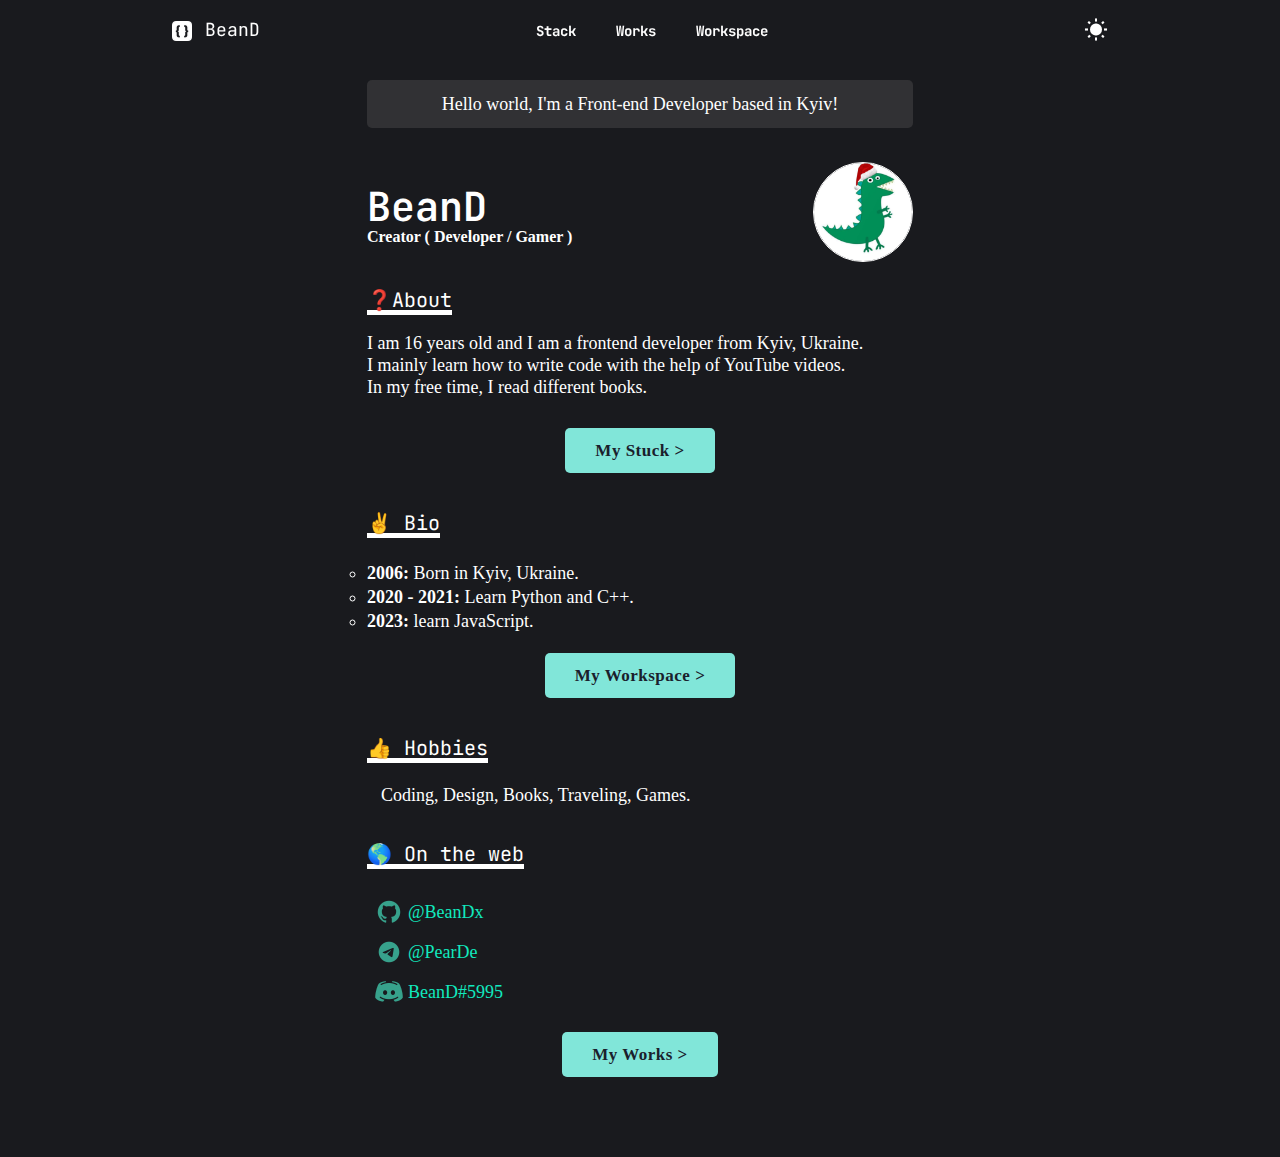
==== index.html @ b2e39136 "Update index.html" ====
<!DOCTYPE html>
<html lang="en">

<head>
    <meta charset="UTF-8">
    <meta http-equiv="X-UA-Compatible" content="IE=edge">
    <meta name="viewport" content="width=device-width, initial-scale=1.0">
    <link rel="icon" type="image/png" sizes="32x32" href="img/icon32x32.png">
    <link rel="icon" type="image/png" sizes="16x16" href="img/icon16x16.png">
    <link rel="stylesheet" href="https://fonts.googleapis.com/icon?family=Material+Icons">
    <link href="https://fonts.googleapis.com/css2?family=JetBrains+Mono:wght@500&display=swap" rel="stylesheet">
    <link href="https://fonts.googleapis.com/css2?family=Source+Sans+Pro:wght@300&display=swap" rel="stylesheet">
    <link rel="stylesheet" href="css/style.css">
    <title>BeanD - Homepage</title>
</head>

<body>
    <div class="wrapper">
        <div class="container">
            <div class="header__container">
                <a href="">
                    <img class="header__logo-img" src="./img/header/logo-dark.webp" alt="logo">
                    <span class="header__logo-text">BeanD</span>
                </a>
                <ul class="menu__list">
                    <li class="menu__item">
                        <a href="">Stack</a>
                    </li>
                    <li class="menu__item">
                        <a href="">Works</a>
                    </li>
                    <li class="menu__item">
                        <a href="">Workspace</a>
                    </li>
                </ul>
                <a class="themetoggle" href="#">
                    <span class="material-icons">wb_sunny</span>
                </a>
            </div>
        </div>
        <main class="main">
            <section class="hello-world">
                <div class="hello-world__container">
                    <div class="hello-world__text">
                        Hello world, I'm a Front-end Developer based in Kyiv!
                    </div>
                    <div class="hello-world__namepic">
                        <div class="hello-world__name">
                            BeanD <br>
                            <span class="hello-world__text2">Creator ( Developer / Gamer )</span>
                        </div>
                        <div class="hello-world__image">
                            <img src="./img/hello-world-block/me1.jpg" alt="Photo of me">
                        </div>
                    </div>
                </div>
            </section>
            <section class="about">
                <div class="about__container">
                    <div class="about__title">
                        ❓About
                    </div>
                    <div class="about__text">
                        <p><br> I am 16 years old and I am a frontend developer from Kyiv, Ukraine. <br>
                            I mainly learn how to write code with the help of YouTube videos. <br>
                            In my free time, I read different books.</p>
                    </div>
                    <div class="about__button">
                        <a href="#">
                            My Stuck >
                        </a>
                    </div>
                </div>
            </section>
            <section class="bio">
                <div class="bio__container">
                    <div class="bio__title">✌️ Bio</div> <br> <br>
                    <div class="bio__list">
                        <ul class="bio__items">
                            <li class="item"><span>2006:</span> Born in Kyiv, Ukraine.</li>
                            <li class="item"><span>2020 - 2021:</span> Learn Python and C++.</li>
                            <li class="item"><span>2023:</span> learn JavaScript.</li>
                        </ul>
                    </div>
                    <div class="bio__button">
                        <a href="">
                            My Workspace >
                        </a>
                    </div>
                </div>
            </section>
            <section class="hobbies">
                <div class="hobbies__container">
                    <div class="hobbies__title">👍 Hobbies</div> <br> <br>
                    <div class="hobbies__text">Coding, Design, Books, Traveling, Games.
                    </div>
                </div>
            </section>
            <section class="links">
                <div class="links__container">
                    <div class="links__title">🌎 On the web</div> <br> <br>
                    <div class="links__links">
                        <div class="links__gh">
                            <a target="_blank" href="">
                                <img src="./img/on-the-web/gh30x30.png" alt="gihub"><span
                                    class="links__nicknames">@BeanDx</span>
                            </a>
                        </div>
                        <div class="links__tg">
                            <a target="_blank" href="https://t.me/PearDe">
                                <img src="./img/on-the-web/tg30x30.png" alt="telegram"><span
                                    class="links__nicknames">@PearDe</span>
                            </a>
                        </div>
                        <div class="links__ds">
                            <a target="_blank" href="#">
                                <img src="./img/on-the-web/ds30x30.png" alt="discord"><span
                                    class="links__nicknames">BeanD#5995</span>
                            </a>
                        </div>
                    </div>
                    <div class="links__button">
                        <a href="">
                            My Works >
                        </a>
                    </div>
                </div>
            </section>
        </main>
    </div>
    <script src="./js/script.js"></script>
</body>

</html>
---- css/style.css ----
/*Обнуление*/
* {
    padding: 0;
    margin: 0;
    border: 0;
}

*,
*:before,
*:after {
    -moz-box-sizing: border-box;
    -webkit-box-sizing: border-box;
    box-sizing: border-box;
}

:focus,
:active {
    outline: none;
}

a:focus,
a:active {
    outline: none;
}

nav,
footer,
header,
aside {
    display: block;
}

html,
body {
    height: 100%;
    width: 100%;
    font-size: 100%;
    line-height: 1;
    font-size: 14px;
    -ms-text-size-adjust: 100%;
    -moz-text-size-adjust: 100%;
    -webkit-text-size-adjust: 100%;
}

input,
button,
textarea {
    font-family: inherit;
}

input::-ms-clear {
    display: none;
}

button {
    cursor: pointer;
}

button::-moz-focus-inner {
    padding: 0;
    border: 0;
}

a,
a:visited {
    text-decoration: none;
}

a:hover {
    text-decoration: none;
}

ul li {
    list-style: none;
}

img {
    vertical-align: top;
}

h1,
h2,
h3,
h4,
h5,
h6 {
    font-size: inherit;
    font-weight: 400;
}

/*--------------------*/
body {
    background-color: #191a1e;
    color: #fff;
}

/* ОГРАНИЧЕНИЕ КОНТЕНТА ПО ШИРИНЕ [шапка] */
.header__container {
    max-width: 966px;
    margin: 0px auto;
    padding: 0px 15px;
}

/* ОГРАНИЧЕНИЕ КОНТЕНТА ПО ШИРИНЕ  [тело] */
main {
    max-width: 576px;
    margin: 0px auto;
    padding: 0px 15px;
    margin-top: 80px;
}


/* ==============HEADER============= */

.header__container {
    display: flex;
    min-height: 62px;
    align-items: center;
    justify-content: space-between;
}

.menu__item {
    flex: 1 1 auto;
    margin: 0px 40px 0px 0px;
}

.menu__list {
    display: flex;
    color: #fff;
    font-weight: 700;
    font-family: "JetBrains Mono";
}

.header__logo-img {
    width: 20px;
    height: 20px;
}

.header__logo-text {
    font-family: "JetBrains Mono";
    font-size: 18px;
    padding-left: 9px;
    color: #fff;
    align-items: center;
}

.container {
    position: fixed;
    backdrop-filter: blur(7px);
    width: 100%;
    top: 0;
    left: 0;
}

.menu__list a {
    display: flex;
    color: #fff;
    font-family: "JetBrains Mono";
}

.menu__list a:hover {
    text-decoration: underline;
}

.header__logo-img:hover {
    -webkit-animation-name: spin;
    -webkit-animation-duration: 600ms;
    -webkit-animation-iteration-count: infinite;
    -webkit-animation-timing-function: linear;
    -moz-animation-name: spin;
    -moz-animation-duration: 600ms;
    -moz-animation-iteration-count: infinite;
    -moz-animation-timing-function: linear;
    -ms-animation-name: spin;
    -ms-animation-duration: 600ms;
    -ms-animation-iteration-count: infinite;
    -ms-animation-timing-function: linear;

    animation-name: spin;
    animation-duration: 600ms;
    animation-iteration-count: infinite;
    animation-timing-function: linear;
}

@-ms-keyframes spin {
    from {
        -ms-transform: rotate(0deg);
    }

    to {
        -ms-transform: rotate(360deg);
    }
}

@-moz-keyframes spin {
    from {
        -moz-transform: rotate(0deg);
    }

    to {
        -moz-transform: rotate(360deg);
    }
}

@-webkit-keyframes spin {
    from {
        -webkit-transform: rotate(0deg);
    }

    to {
        -webkit-transform: rotate(360deg);
    }
}

@keyframes spin {
    from {
        transform: rotate(0deg);
    }

    to {
        transform: rotate(360deg);
    }
}

/* THEMES */
.material-icons {
    color: #fff;
}


/* =========HELLO WORLD BLOCK============= */
.hello-world__namepic {
    display: flex;
    justify-content: space-between;
    align-items: center;
    margin-top: 34px;
}

.hello-world__text {
    display: flex;
    justify-content: center;
    background: #313134;
    border-radius: 5px;
    padding: 15px;
    font-size: 18px;
}

.hello-world__name {
    width: 224px;
    font-family: "JetBrains Mono";
    font-weight: 600;
    margin-top: 19px;
    font-size: 40px;
    line-height: 65px;
    line-height: 21px;
}

.hello-world__text2 {
    width: 224px;
    font-family: "Source Sanc Pro";
    font-size: 16px;
}

.hello-world__image img {
    width: 100px;
    height: 100px;
    border: 1px solid #fff;
    border-radius: 50px;
}

/* =========ABOUT-BLOCK============= */
.about__title {
    font-family: "JetBrains Mono";
    margin-top: 28px;
    text-decoration: 5px underline;
    font-size: 20px;
}

.about__text {
    font-size: 18px;
    line-height: 22px;
}

.about__button {
    display: flex;
    justify-content: center;
    margin-top: 30px;
}

.about__button a {
    font-size: 17px;
    font-weight: 700;
    text-decoration: none;
    color: #1a202c;
    background-color: #81e6d9;
    border-radius: 5px;
    padding: 14px 30px;
    letter-spacing: 0.5px;
    margin-bottom: 40px;
}

.about__button a:hover {
    background-color: #65a89f;
    transition: background-color 0.3s ease 0s;

}

/* =========BIO-BLOCK============= */



.bio__title {
    font-family: "JetBrains Mono";
    text-decoration: 5px underline;
    font-size: 20px;
}

.bio__list li {
    line-height: 24px;
    font-size: 18px;
    list-style: circle;
}

.bio__list span {
    font-weight: 700;
}

.bio__button {
    display: flex;
    justify-content: center;
    margin-top: 20px;
}

.bio__button a {
    font-size: 17px;
    font-weight: 700;
    text-decoration: none;
    color: #1a202c;
    background-color: #81e6d9;
    border-radius: 5px;
    padding: 14px 30px;
    letter-spacing: 0.5px;
    margin-bottom: 40px;
}

.bio__button a:hover {
    background-color: #65a89f;
    transition: background-color 0.3s ease 0s;
}

/* =========HOBBIES-BLOCK============= */
.hobbies__title {
    font-family: "JetBrains Mono";
    text-decoration: 5px underline;
    font-size: 20px;
}

.hobbies__text {
    margin-left: 14px;
    font-size: 18px;
    margin-bottom: 40px;
}

/* =========ON-THE-WEB-BLOCK============= */
.links__title {
    font-family: "JetBrains Mono";
    text-decoration: 5px underline;
    font-size: 20px;
}

.links__button {
    display: flex;
    justify-content: center;
    padding-bottom: 80px;
}

.links__button a {
    font-size: 17px;
    font-weight: 700;
    text-decoration: none;
    color: #1a202c;
    background-color: #81e6d9;
    border-radius: 5px;
    padding: 14px 30px;
    letter-spacing: 0.5px;
}

.links__button a:hover {
    background-color: #65a89f;
    transition: background-color 0.3s ease 0s;
}


/* color of icons: #37A28C */
.links__links {
    width: 125px;
}

.links__links a {
    color: #11e9be;
    font-size: 18px;
    line-height: 80px;
}

.links__links a:hover {
    display: flex;
    text-align: center;
    background-color: #607572;
    border-radius: 5px;
    padding: 5px 7px;
    transition: background-color 0.3s ease 0s;
    text-decoration: rgb(255, 106, 131) underline;
}

.links__gh {
    display: flex;
    align-items: center;
}

.links__gh a {
    display: flex;
    align-items: center;
    height: 40px;
    padding: 5px 7px;
}

.links__tg {
    display: flex;
    align-items: center;
}

.links__tg a {
    display: flex;
    align-items: center;
    height: 40px;
    padding: 5px 7px;
}

.links__ds {
    display: flex;
    align-items: center;
}

.links__ds a {
    display: flex;
    align-items: center;
    height: 40px;
    padding: 5px 7px;
}

.links__button a {
    margin-top: 20px;
}

.links__nicknames {
    margin-left: 4px;
}

/* ============АДАПТИВ============ */
/* НА ПЛАНШЕТЕ ВСЕ ВЫГЛЯДИТ СНОСНО */
/* ШАПКА */

/* Увеличение шрифта ссылок в шапке на планшете */
@media (max-width: 767.98px) {
    .header__container {
        font-size: 18px;
    }
    
}

@media (max-width: 699.98px) {
    .header__container {
        font-size: 18px;
    }
    .menu__item {
        margin: 0px 15px 0px 0px;
    }
    .header__container span {
        font-size: 18px;
    }
    .header__container {
        margin-left: 30px;
    }
}

@media (max-width: 469.98px) {
    .hello-world__text {
        /* font-size: 16px; */
        text-align: center;
    }
}

@media (max-width: 419.98px) {
    .header__container {
        max-width: 500px;
        padding: 0px 15px;
    }
    .header__container a {
        margin-right: 2px;
    }
}

@media (max-width: 414.98px) {
    .header__logo-text {
        position: absolute;
        top: -100%;
    }
}

/* ========LIGHT-THEME======== */
html.dark, .dark body {
    font-size: 12px;
    background: #f0e7db;
    color: #000;
}


/* color of icon */
.dark .material-icons {
    color: #000;
}

/* color of menu in header */
.dark .menu__item a {
    color: #000;
}

/* logo color */
.dark .header__logo-text {
    color: #000;
}

.dark .header__logo-img {
    color: #000;
}

.dark .hello-world__text {
background: #f5f0e8;
}

/* button about-block */
.dark .about__button a {
    background-color: #48d1bf;
}

/* button bio-block */
.dark .bio__button a {
    background-color: #48d1bf;
}

/* button links-block */
.dark .links__button a {
    background-color: #48d1bf;
}

/* links in links-block */
.dark .links__links a { 
    color: #197260;
}

.dark .links__links a:hover { 
    background-color: #a4e2d9;
}

/* АДАПТИВ ПОД СМЕНУ ТЕМЫ */
@media (max-width: 421.98px) {
    .header__logo-img {
        position: absolute;
        top: -100%;
    }
    .header__container {
        
    }
}
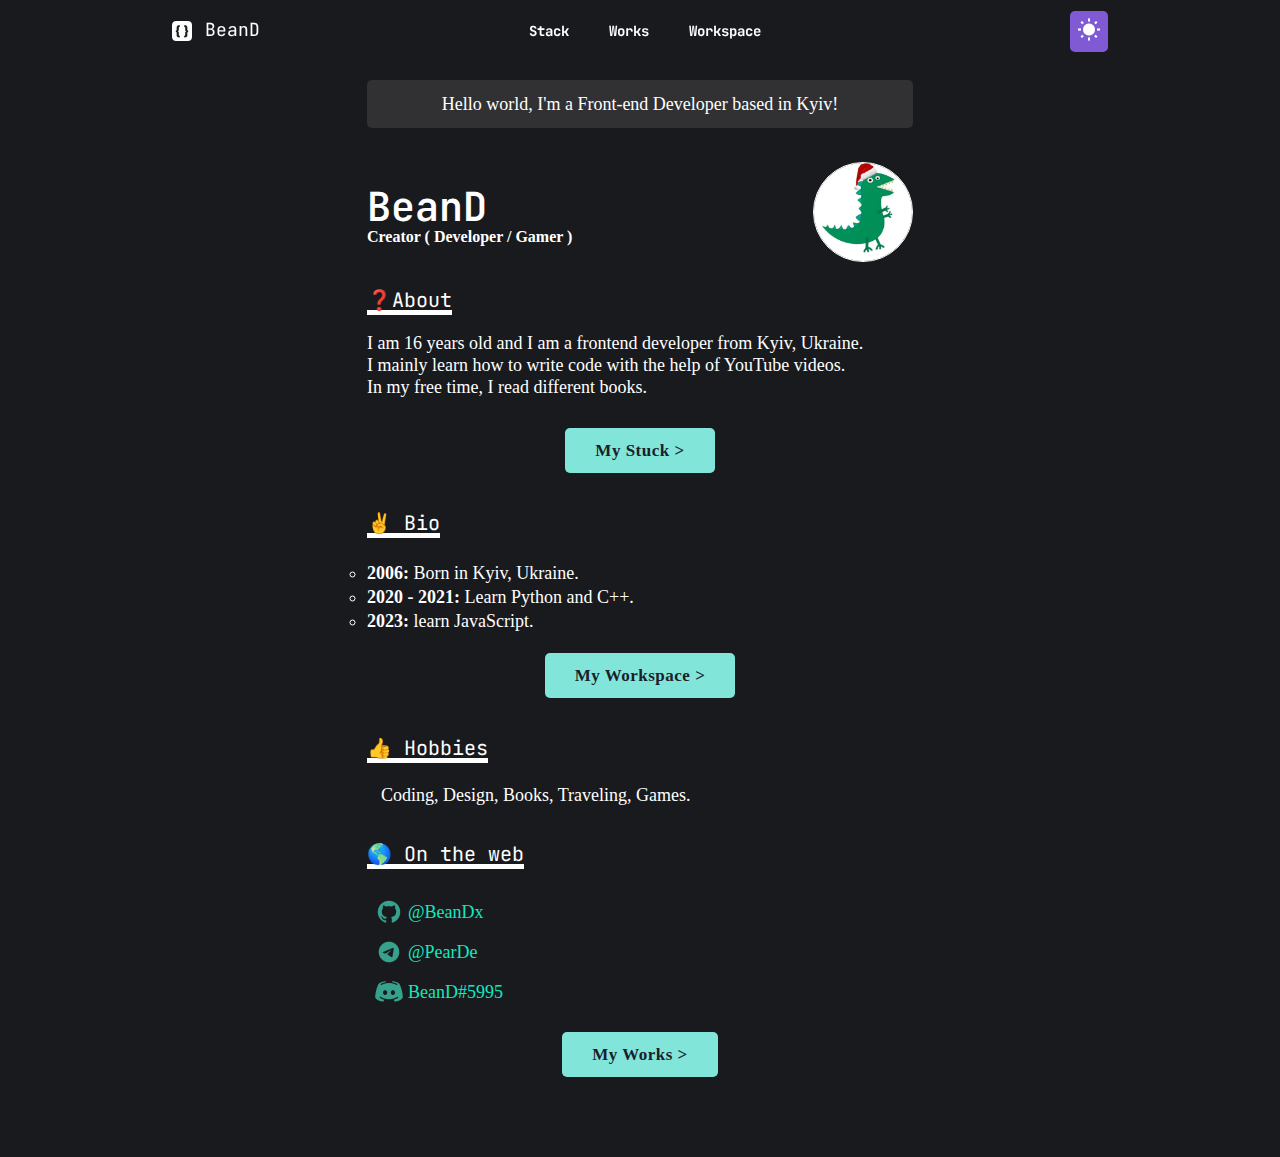
==== commit b943dc8e: "Add files via upload" ====
--- a/index.html
+++ b/index.html
@@ -10,7 +10,7 @@
     <link rel="stylesheet" href="https://fonts.googleapis.com/icon?family=Material+Icons">
     <link href="https://fonts.googleapis.com/css2?family=JetBrains+Mono:wght@500&display=swap" rel="stylesheet">
     <link href="https://fonts.googleapis.com/css2?family=Source+Sans+Pro:wght@300&display=swap" rel="stylesheet">
-    <link rel="stylesheet" href="css/style.css">
+    <link rel="stylesheet" href="./css/style.css">
     <title>BeanD - Homepage</title>
 </head>
 
@@ -18,13 +18,13 @@
     <div class="wrapper">
         <div class="container">
             <div class="header__container">
-                <a href="">
+                <a href="./index.html">
                     <img class="header__logo-img" src="./img/header/logo-dark.webp" alt="logo">
                     <span class="header__logo-text">BeanD</span>
                 </a>
                 <ul class="menu__list">
                     <li class="menu__item">
-                        <a href="">Stack</a>
+                        <a href="./stack.html">Stack</a>
                     </li>
                     <li class="menu__item">
                         <a href="">Works</a>
@@ -101,7 +101,7 @@
                     <div class="links__title">🌎 On the web</div> <br> <br>
                     <div class="links__links">
                         <div class="links__gh">
-                            <a target="_blank" href="">
+                            <a target="_blank" href="https://github.com/BeanDx">
                                 <img src="./img/on-the-web/gh30x30.png" alt="gihub"><span
                                     class="links__nicknames">@BeanDx</span>
                             </a>
@@ -113,7 +113,7 @@
                             </a>
                         </div>
                         <div class="links__ds">
-                            <a target="_blank" href="#">
+                            <a target="_blank" href="https://discordapp.com/users/952489235695407114">
                                 <img src="./img/on-the-web/ds30x30.png" alt="discord"><span
                                     class="links__nicknames">BeanD#5995</span>
                             </a>
@@ -131,4 +131,4 @@
     <script src="./js/script.js"></script>
 </body>
 
-</html>
+</html>--- a/css/style.css
+++ b/css/style.css
@@ -568,7 +568,55 @@
         position: absolute;
         top: -100%;
     }
-    .header__container {
-        
-    }
-}+}
+
+.dark .themetoggle {
+    background-color: #e0d530;
+}
+
+.dark .themetoggle:hover {
+    background-color: #beb428;
+    transition: background-color 0.3s ease 0s;
+}
+
+/*  */
+.themetoggle {
+    background-color: #805ad5;
+    border-radius: 5px;
+    padding: 7px 7px;
+}
+.themetoggle:hover {
+    background-color: #6142a3;
+    transition: background-color 0.3s ease 0s;
+}
+
+/* =====ТАБЫ===== */
+
+/* <ul class="menu__list">
+<li class="menu__item">
+    <a href="">Stack</a>
+</li>
+<li class="menu__item">
+    <a href="">Works</a>
+</li>
+<li class="menu__item">
+    <a href="">Workspace</a>
+</li>
+</ul> */
+
+.tabs__item {
+    flex: 1 1 auto;
+    margin: 0px 40px 0px 0px;
+}
+
+.tab1 {
+    display: none;
+}
+
+.tabs__block {
+    display: none;
+}
+
+.tabs__block:target {
+    display: block;
+}
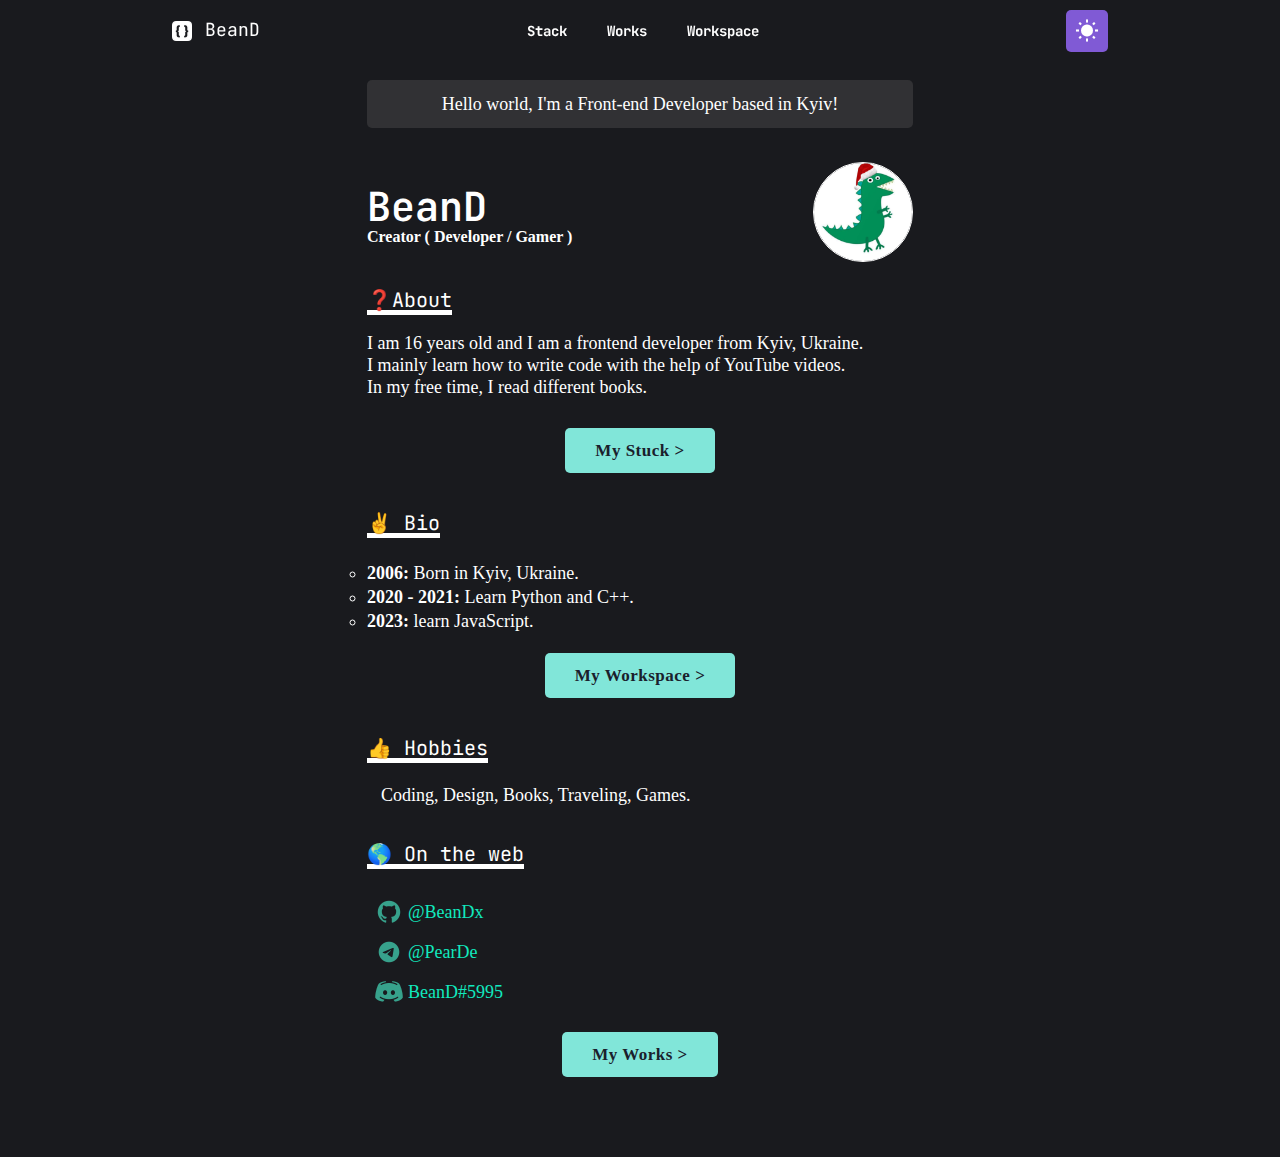
==== commit 6cf96796: "Add files via upload" ====
--- a/index.html
+++ b/index.html
@@ -27,7 +27,7 @@
                         <a href="./stack.html">Stack</a>
                     </li>
                     <li class="menu__item">
-                        <a href="">Works</a>
+                        <a href="./works.html">Works</a>
                     </li>
                     <li class="menu__item">
                         <a href="">Workspace</a>
--- a/css/style.css
+++ b/css/style.css
@@ -146,6 +146,7 @@
 
 .container {
     position: fixed;
+    -webkit-backdrop-filter: blur(7px);
     backdrop-filter: blur(7px);
     width: 100%;
     top: 0;
@@ -478,9 +479,9 @@
     .header__container span {
         font-size: 18px;
     }
-    .header__container {
+    /* .header__container {
         margin-left: 30px;
-    }
+    } */
 }
 
 @media (max-width: 469.98px) {
@@ -548,6 +549,15 @@
     background-color: #48d1bf;
 }
 
+.dark .menu__item {
+    font-size: 14px;
+}
+
+.themetoggle span {
+    padding: 7px 7px;
+}
+
+
 /* button links-block */
 .dark .links__button a {
     background-color: #48d1bf;
@@ -583,7 +593,7 @@
 .themetoggle {
     background-color: #805ad5;
     border-radius: 5px;
-    padding: 7px 7px;
+    padding: 2px 2px;
 }
 .themetoggle:hover {
     background-color: #6142a3;
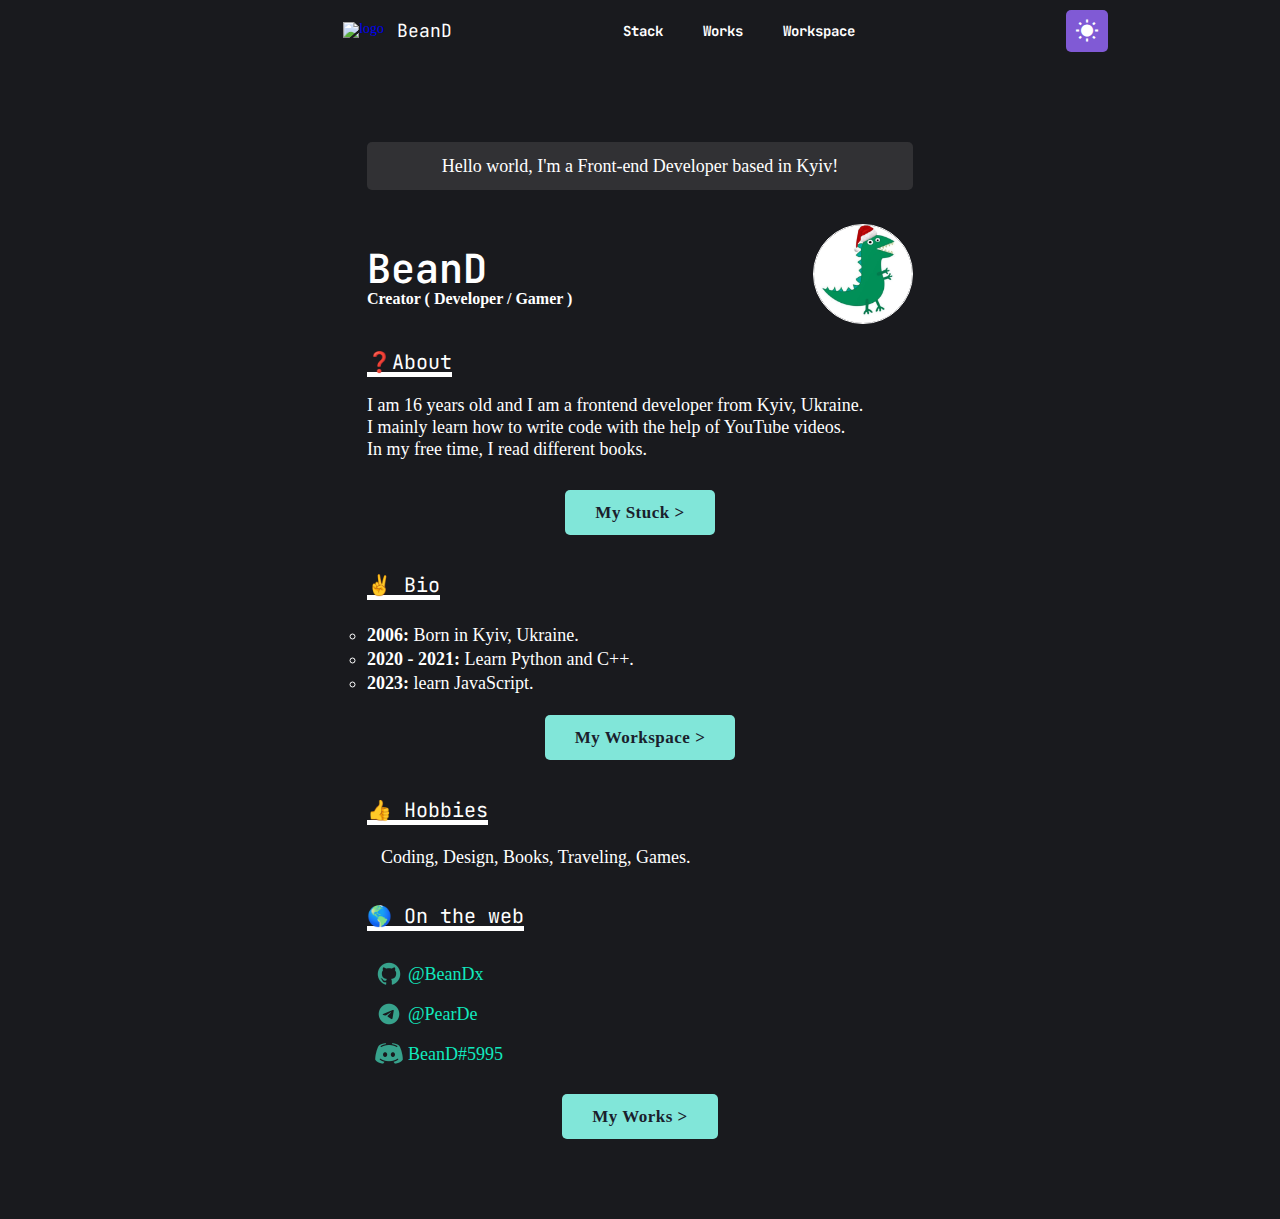
==== commit 82234266: "Add files via upload" ====
--- a/index.html
+++ b/index.html
@@ -15,13 +15,16 @@
 </head>
 
 <body>
-    <div class="wrapper">
-        <div class="container">
-            <div class="header__container">
-                <a href="./index.html">
-                    <img class="header__logo-img" src="./img/header/logo-dark.webp" alt="logo">
-                    <span class="header__logo-text">BeanD</span>
-                </a>
+    <header class="header">
+        <div class="header header__container">
+            <button class="header__burger-btn" id="burger">
+                <span></span><span></span><span></span>
+            </button>
+            <a href="./index.html" class="logo">
+                <img src="./img/header/logo-light.webp" alt="logo">
+                <span class="header__logo-text">BeanD</span>
+            </a>
+            <nav class="menu">
                 <ul class="menu__list">
                     <li class="menu__item">
                         <a href="./stack.html">Stack</a>
@@ -30,103 +33,104 @@
                         <a href="./works.html">Works</a>
                     </li>
                     <li class="menu__item">
-                        <a href="">Workspace</a>
+                        <a href="./workspace.html">Workspace</a>
                     </li>
                 </ul>
-                <a class="themetoggle" href="#">
-                    <span class="material-icons">wb_sunny</span>
-                </a>
-            </div>
+            </nav>
+            <a class="themetoggle" href="#">
+                <span class="material-icons">wb_sunny</span>
+            </a>
         </div>
-        <main class="main">
-            <section class="hello-world">
-                <div class="hello-world__container">
-                    <div class="hello-world__text">
-                        Hello world, I'm a Front-end Developer based in Kyiv!
+    </header>
+    <main class="main">
+        <section class="hello-world">
+            <div class="hello-world__container">
+                <div class="hello-world__text">
+                    Hello world, I'm a Front-end Developer based in Kyiv!
+                </div>
+                <div class="hello-world__namepic">
+                    <div class="hello-world__name">
+                        BeanD <br>
+                        <span class="hello-world__text2">Creator ( Developer / Gamer )</span>
                     </div>
-                    <div class="hello-world__namepic">
-                        <div class="hello-world__name">
-                            BeanD <br>
-                            <span class="hello-world__text2">Creator ( Developer / Gamer )</span>
-                        </div>
-                        <div class="hello-world__image">
-                            <img src="./img/hello-world-block/me1.jpg" alt="Photo of me">
-                        </div>
+                    <div class="hello-world__image">
+                        <img src="./img/hello-world-block/me1.jpg" alt="Photo of me">
                     </div>
                 </div>
-            </section>
-            <section class="about">
-                <div class="about__container">
-                    <div class="about__title">
-                        ❓About
+            </div>
+        </section>
+        <section class="about">
+            <div class="about__container">
+                <div class="about__title">
+                    ❓About
+                </div>
+                <div class="about__text">
+                    <p><br> I am 16 years old and I am a frontend developer from Kyiv, Ukraine. <br>
+                        I mainly learn how to write code with the help of YouTube videos. <br>
+                        In my free time, I read different books.</p>
+                </div>
+                <div class="about__button">
+                    <a href="./stack.html">
+                        My Stuck >
+                    </a>
+                </div>
+            </div>
+        </section>
+        <section class="bio">
+            <div class="bio__container">
+                <div class="bio__title">✌️ Bio</div> <br> <br>
+                <div class="bio__list">
+                    <ul class="bio__items">
+                        <li class="item"><span>2006:</span> Born in Kyiv, Ukraine.</li>
+                        <li class="item"><span>2020 - 2021:</span> Learn Python and C++.</li>
+                        <li class="item"><span>2023:</span> learn JavaScript.</li>
+                    </ul>
+                </div>
+                <div class="bio__button">
+                    <a href="./workspace.html">
+                        My Workspace >
+                    </a>
+                </div>
+            </div>
+        </section>
+        <section class="hobbies">
+            <div class="hobbies__container">
+                <div class="hobbies__title">👍 Hobbies</div> <br> <br>
+                <div class="hobbies__text">Coding, Design, Books, Traveling, Games.
+                </div>
+            </div>
+        </section>
+        <section class="links">
+            <div class="links__container">
+                <div class="links__title">🌎 On the web</div> <br> <br>
+                <div class="links__links">
+                    <div class="links__gh">
+                        <a target="_blank" href="https://github.com/BeanDx">
+                            <img src="./img/on-the-web/gh30x30.png" alt="gihub"><span
+                                class="links__nicknames">@BeanDx</span>
+                        </a>
                     </div>
-                    <div class="about__text">
-                        <p><br> I am 16 years old and I am a frontend developer from Kyiv, Ukraine. <br>
-                            I mainly learn how to write code with the help of YouTube videos. <br>
-                            In my free time, I read different books.</p>
+                    <div class="links__tg">
+                        <a target="_blank" href="https://t.me/PearDe">
+                            <img src="./img/on-the-web/tg30x30.png" alt="telegram"><span
+                                class="links__nicknames">@PearDe</span>
+                        </a>
                     </div>
-                    <div class="about__button">
-                        <a href="#">
-                            My Stuck >
+                    <div class="links__ds">
+                        <a target="_blank" href="https://discordapp.com/users/952489235695407114">
+                            <img src="./img/on-the-web/ds30x30.png" alt="discord"><span
+                                class="links__nicknames">BeanD#5995</span>
                         </a>
                     </div>
                 </div>
-            </section>
-            <section class="bio">
-                <div class="bio__container">
-                    <div class="bio__title">✌️ Bio</div> <br> <br>
-                    <div class="bio__list">
-                        <ul class="bio__items">
-                            <li class="item"><span>2006:</span> Born in Kyiv, Ukraine.</li>
-                            <li class="item"><span>2020 - 2021:</span> Learn Python and C++.</li>
-                            <li class="item"><span>2023:</span> learn JavaScript.</li>
-                        </ul>
-                    </div>
-                    <div class="bio__button">
-                        <a href="">
-                            My Workspace >
-                        </a>
-                    </div>
+                <div class="links__button">
+                    <a href="./works.html">
+                        My Works >
+                    </a>
                 </div>
-            </section>
-            <section class="hobbies">
-                <div class="hobbies__container">
-                    <div class="hobbies__title">👍 Hobbies</div> <br> <br>
-                    <div class="hobbies__text">Coding, Design, Books, Traveling, Games.
-                    </div>
-                </div>
-            </section>
-            <section class="links">
-                <div class="links__container">
-                    <div class="links__title">🌎 On the web</div> <br> <br>
-                    <div class="links__links">
-                        <div class="links__gh">
-                            <a target="_blank" href="https://github.com/BeanDx">
-                                <img src="./img/on-the-web/gh30x30.png" alt="gihub"><span
-                                    class="links__nicknames">@BeanDx</span>
-                            </a>
-                        </div>
-                        <div class="links__tg">
-                            <a target="_blank" href="https://t.me/PearDe">
-                                <img src="./img/on-the-web/tg30x30.png" alt="telegram"><span
-                                    class="links__nicknames">@PearDe</span>
-                            </a>
-                        </div>
-                        <div class="links__ds">
-                            <a target="_blank" href="https://discordapp.com/users/952489235695407114">
-                                <img src="./img/on-the-web/ds30x30.png" alt="discord"><span
-                                    class="links__nicknames">BeanD#5995</span>
-                            </a>
-                        </div>
-                    </div>
-                    <div class="links__button">
-                        <a href="">
-                            My Works >
-                        </a>
-                    </div>
-                </div>
-            </section>
-        </main>
+            </div>
+        </section>
+    </main>
     </div>
     <script src="./js/script.js"></script>
 </body>
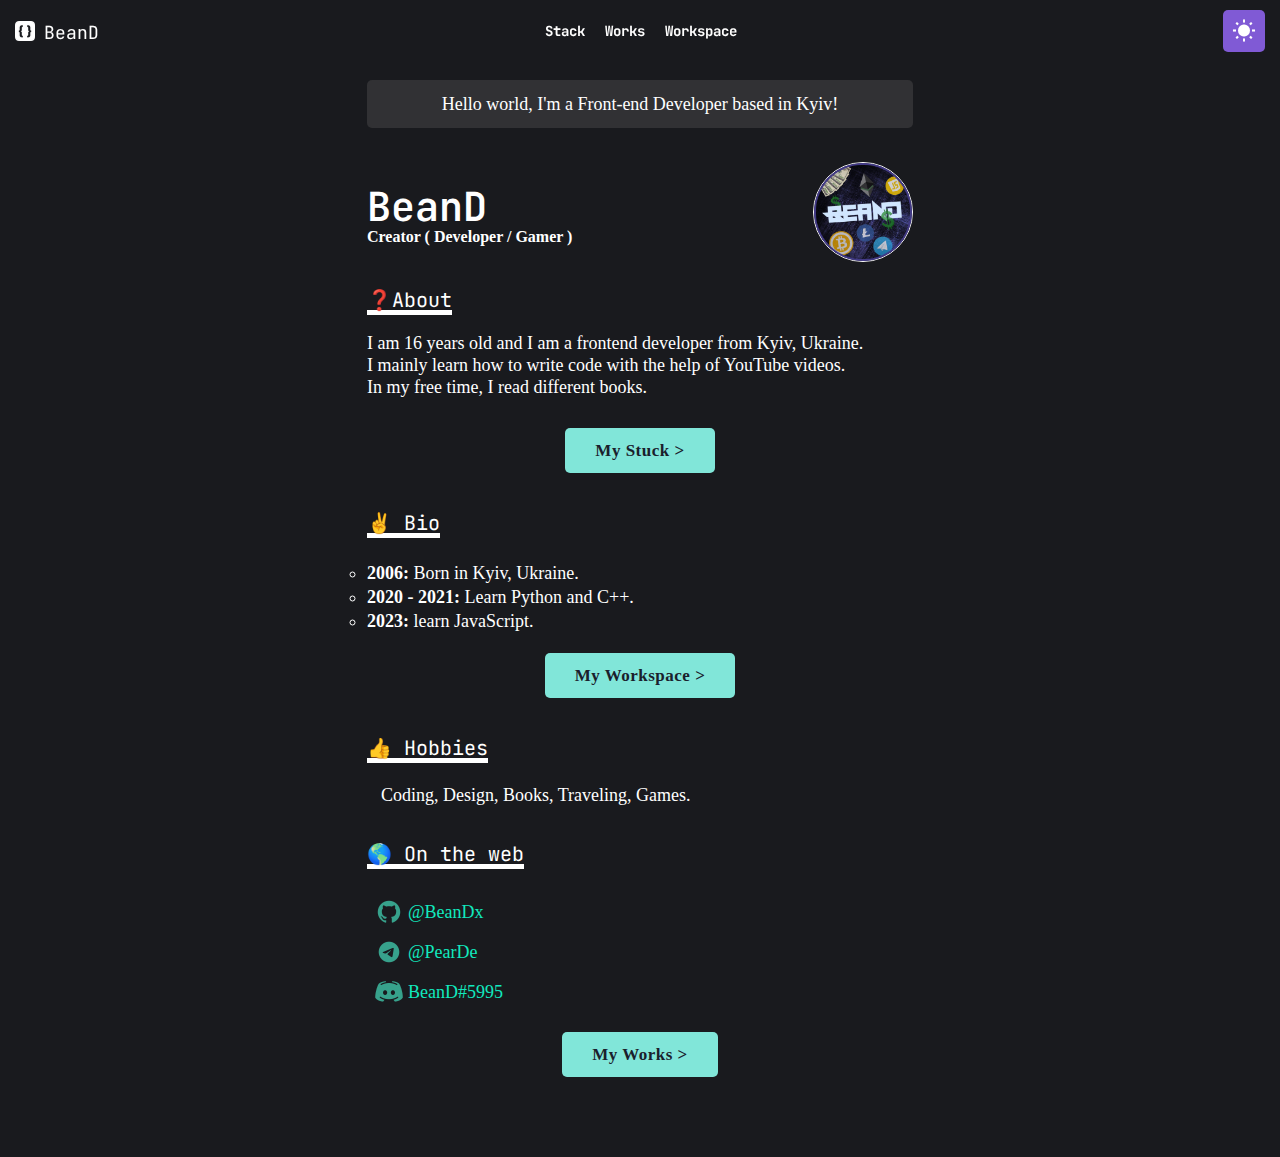
==== commit 004489cc: "Update index.html" ====
--- a/index.html
+++ b/index.html
@@ -54,7 +54,7 @@
                         <span class="hello-world__text2">Creator ( Developer / Gamer )</span>
                     </div>
                     <div class="hello-world__image">
-                        <img src="./img/hello-world-block/me1.jpg" alt="Photo of me">
+                        <img src="./img/hello-world-block/me2.jpg" alt="Photo of me">
                     </div>
                 </div>
             </div>
@@ -135,4 +135,4 @@
     <script src="./js/script.js"></script>
 </body>
 
-</html>+</html>
--- a/css/style.css
+++ b/css/style.css
@@ -96,11 +96,22 @@
 
 /* ОГРАНИЧЕНИЕ КОНТЕНТА ПО ШИРИНЕ [шапка] */
 .header__container {
-    max-width: 966px;
+    /* max-width: 966px; */
     margin: 0px auto;
     padding: 0px 15px;
 }
 
+.header {
+    display: flex;
+    justify-content: center;
+    align-items: center;
+}
+
+.header__logo-text  {
+    /* display: flex;
+    align-items: center; */
+    margin-top: 4px;
+}
 /* ОГРАНИЧЕНИЕ КОНТЕНТА ПО ШИРИНЕ  [тело] */
 main {
     max-width: 576px;
@@ -112,7 +123,12 @@
 
 /* ==============HEADER============= */
 
-.header__container {
+a.logo {
+    display: flex;
+}
+
+
+.header {
     display: flex;
     min-height: 62px;
     align-items: center;
@@ -131,7 +147,7 @@
     font-family: "JetBrains Mono";
 }
 
-.header__logo-img {
+.logo img {
     width: 20px;
     height: 20px;
 }
@@ -144,13 +160,22 @@
     align-items: center;
 }
 
-.container {
+/* .container {
     position: fixed;
     -webkit-backdrop-filter: blur(7px);
     backdrop-filter: blur(7px);
     width: 100%;
     top: 0;
     left: 0;
+} */
+
+.header {
+    position: fixed;
+    -webkit-backdrop-filter: blur(7px);
+    backdrop-filter: blur(7px);
+    width: 100%;
+    top: 0;
+    left: 0;
 }
 
 .menu__list a {
@@ -163,7 +188,7 @@
     text-decoration: underline;
 }
 
-.header__logo-img:hover {
+.logo img:hover {
     -webkit-animation-name: spin;
     -webkit-animation-duration: 600ms;
     -webkit-animation-iteration-count: infinite;
@@ -466,19 +491,22 @@
     .header__container {
         font-size: 18px;
     }
-    
+
 }
 
 @media (max-width: 699.98px) {
     .header__container {
         font-size: 18px;
     }
+
     .menu__item {
         margin: 0px 15px 0px 0px;
     }
+
     .header__container span {
         font-size: 18px;
     }
+
     /* .header__container {
         margin-left: 30px;
     } */
@@ -496,6 +524,7 @@
         max-width: 500px;
         padding: 0px 15px;
     }
+
     .header__container a {
         margin-right: 2px;
     }
@@ -509,7 +538,8 @@
 }
 
 /* ========LIGHT-THEME======== */
-html.dark, .dark body {
+html.dark,
+.dark body {
     font-size: 12px;
     background: #f0e7db;
     color: #000;
@@ -536,7 +566,7 @@
 }
 
 .dark .hello-world__text {
-background: #f5f0e8;
+    background: #f5f0e8;
 }
 
 /* button about-block */
@@ -564,11 +594,11 @@
 }
 
 /* links in links-block */
-.dark .links__links a { 
+.dark .links__links a {
     color: #197260;
 }
 
-.dark .links__links a:hover { 
+.dark .links__links a:hover {
     background-color: #a4e2d9;
 }
 
@@ -595,6 +625,7 @@
     border-radius: 5px;
     padding: 2px 2px;
 }
+
 .themetoggle:hover {
     background-color: #6142a3;
     transition: background-color 0.3s ease 0s;
@@ -630,3 +661,127 @@
 .tabs__block:target {
     display: block;
 }
+
+/* ========BURGER-MENU========== */
+
+.logo {
+    display: flex;
+    align-items: center;
+}
+
+.header__burger-btn {
+    display: none;
+    position: relative;
+    width: 40px;
+    height: 40px;
+    border: none;
+    background-color: transparent;
+    z-index: 2;
+}
+
+.header__burger-btn span {
+    position: absolute;
+    width: 30px;
+    height: 3px;
+    background-color: #fff;
+    left: 5px;
+    transition: transform .5s, opacity .5s, background-color .5s;
+}
+
+.dark .header__burger-btn span {
+    background-color: #000;
+}
+
+.header__burger-btn span:nth-child(1) {
+    transform: translateY(-10px);
+}
+
+.header__burger-btn span:nth-child(3) {
+    transform: translateY(10px);
+}
+
+.header.open .header__burger-btn span {
+    background-color: white;
+}
+
+.header.open .header__burger-btn span:nth-child(1) {
+    transform: translateY(0) rotate(45deg);
+}
+
+.header.open .header__burger-btn span:nth-child(2) {
+    opacity: 0;
+}
+
+.header.open .header__burger-btn span:nth-child(3) {
+    transform: translateY(0) rotate(-45deg);
+}
+
+.logo {
+    display: block;
+}
+
+.logo__img {
+    width: 200px;
+}
+
+.menu__list {
+    display: flex;
+    align-items: center;
+    list-style-type: none;
+    padding: 0;
+    margin: 0;
+}
+
+.menu__item:not(:last-child) {
+    margin-right: 20px;
+}
+
+.menu__link {
+    font-size: 16px;
+}
+
+@media (max-width: 397.98px) {
+    .header__burger-btn {
+        display: block;
+    }
+
+    .menu {
+        position: absolute;
+        left: -350px;
+        top: 0;
+        width: 350px;
+        background-color: rgb(109, 115, 121); /* blueviolet */
+        /* padding: 75px 20px 20px 20px; */
+        padding-top: 20px;
+        padding-bottom: 20px;
+        transition: transform .5s;
+    }
+    .dark .menu {
+        background-color: rgb(147, 185, 180);
+    }
+    .menu__list {
+        display: block;
+    }
+    .menu__link {
+        color: white;
+        font-size: 18px;
+        display: block;
+        padding: 10px 0;
+    }
+    .menu__item {
+        display: flex;
+        justify-content: center;
+        line-height: 25px;
+        font-size: 17px;
+    }
+    .dark .menu__item {
+        font-size: 17px;
+    }
+    .logo img {
+        width: 35px;
+        height: 35px;
+    }
+    .header.open .menu {
+        transform: translateX(100%);
+    }
+}
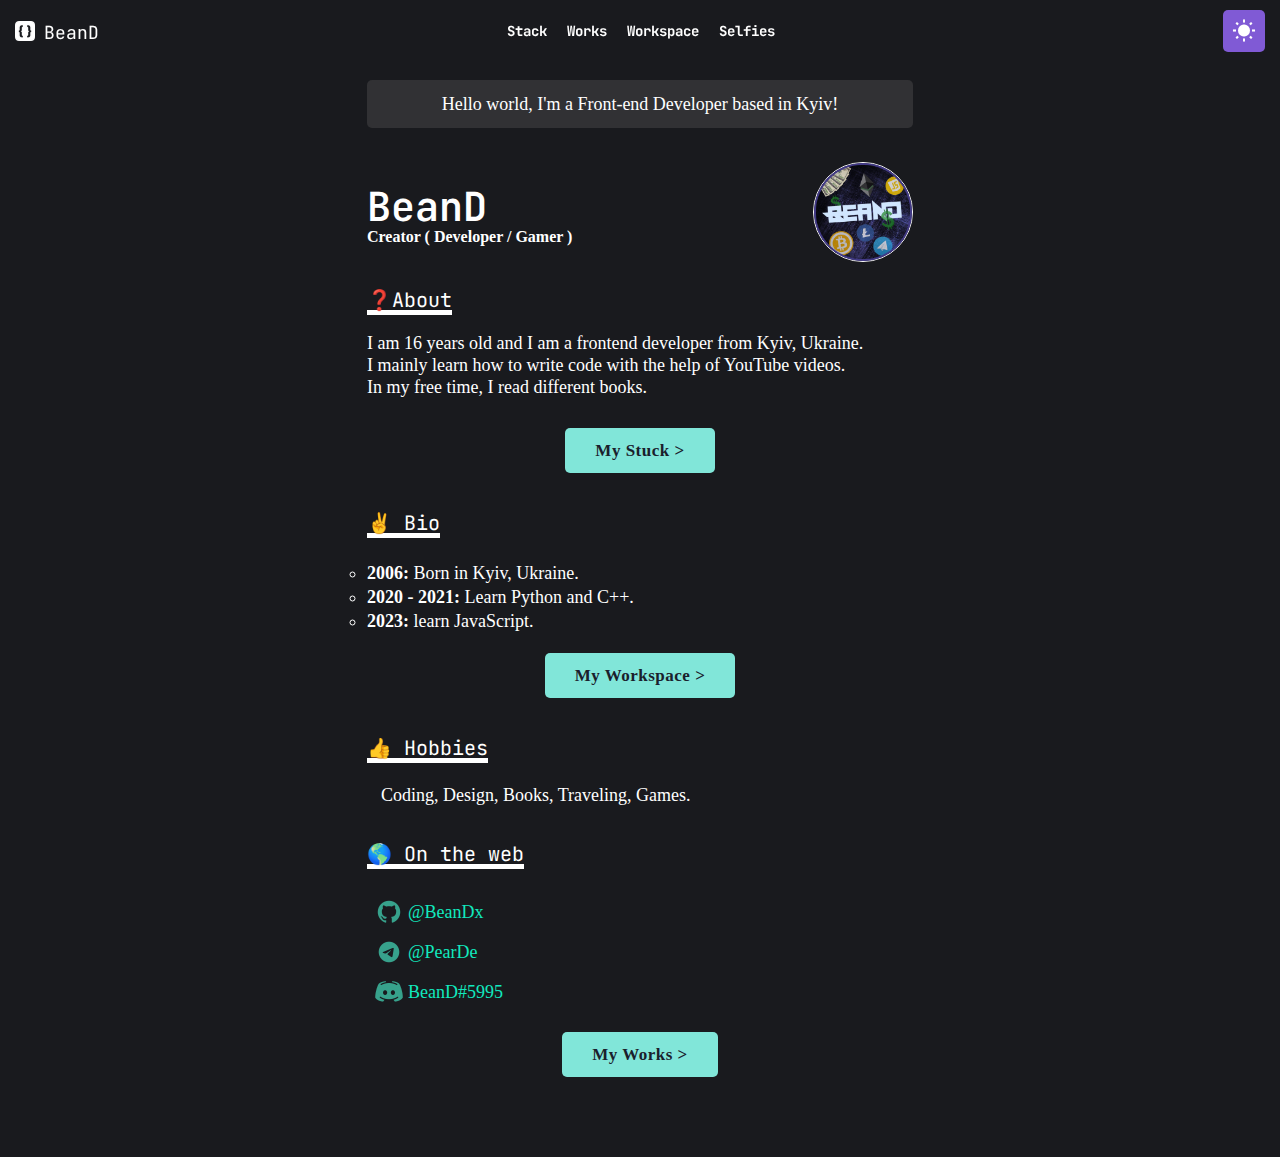
==== commit 0ea61bc2: "add selfies page" ====
--- a/index.html
+++ b/index.html
@@ -34,6 +34,9 @@
                     </li>
                     <li class="menu__item">
                         <a href="./workspace.html">Workspace</a>
+                    </li>
+                    <li class="menu__item">
+                        <a href="./selfies.html">Selfies</a>
                     </li>
                 </ul>
             </nav>
